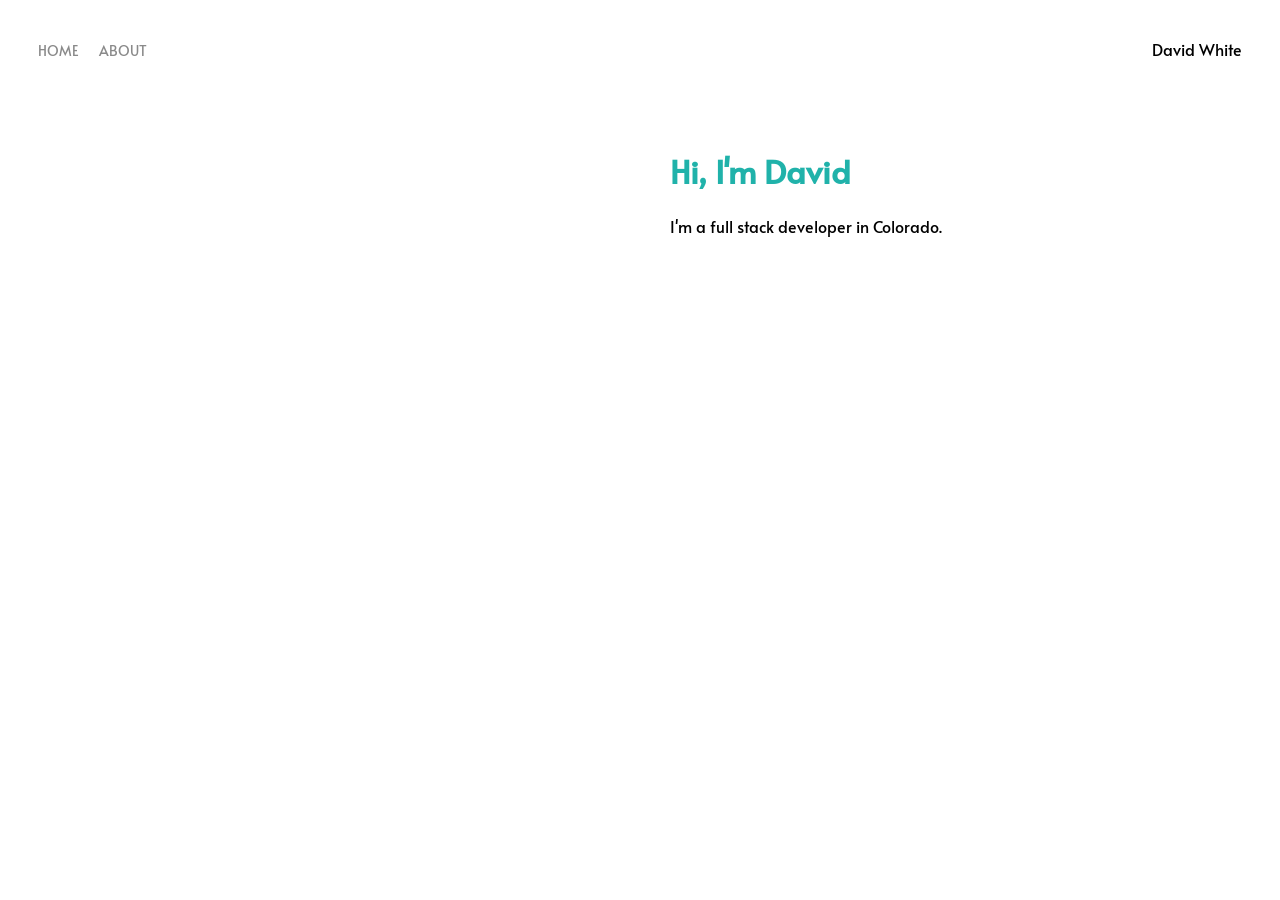
==== about.html @ c7af06b0 "Initial commit" ====
<!DOCTYPE html>
<html>
    <head>
        <meta charset="utf-8" />
        <link href="https://fonts.googleapis.com/css2?family=Alata&display=swap" rel="stylesheet"> 
        <title>David White - About</title>
        <link rel="stylesheet" href="styles.css">
    </head>
    <body>
        <div class="container">
            <nav>
                <div class="left-side">
                    <div class="nav-link-wrapper">
                        <a href="index.html">Home</a>
                    </div>
                    <div class="nav-link-wrapper">
                        <a href="about.html">About</a>
                    </div>
                </div>
                
                <div class="right-side">
                    <div class="brand">David White</div>
                </div>
            </nav>
            <div class="content-wrapper">
                <div class="two-column-wrapper">
                    <div class="profile-image-wrapper">

                    </div>
                    <div class="profile-content-wrapper">
                        <h1>Hi, I'm David</h1>
                        <p>I'm a full stack developer in Colorado. </p>
                    </div>
                </div>
            </div>
        </div>
    </body>
</html>
---- styles.css ----
/* Master Styles */
body {
    margin: 0px;
    font-family: "Alata", sans-serif;
}

.container {
    display: grid;
    grid-template-columns: 1fr;
}

/* Nav Styles */
nav {
    display: flex;
    justify-content: space-between;
    padding: 38px;
}

.left-side {
    display: flex;
}

nav > .left-side > div > a {
    margin-right: 20px;
    font-size: 0.9em;
    text-transform: uppercase;
}

.nav-link-wrapper {
    height: 22px;
}

.nav-link-wrapper a {
    color: #8a8a8a;
    text-decoration: none;
    transition: color 0.5s;
    border-bottom: 1px solid transparent;
    transition: border-bottom 0.5s;
}

.nav-link-wrapper:hover a{
    border-bottom: 1px solid black;
}

.nav-link-wrapper:hover a {
    color: 1px solid black;
}

/* Portfolio Styles */
.portfolio-items-wrapper {
    display: grid;
    grid-template-columns: 1fr 1fr 1fr;
}

.portfolio-item-wrapper {
    position: relative;
}

.portfolio-img-background {
    height: 350px;
    width: 100%;
    background-size: cover;
    background-position: center;
    background-repeat: no-repeat;
}

.image-text-wrapper {
    position: absolute;
    top: 0;
    display: flex;
    flex-direction: column;
    justify-content: center;
    align-items: center;
    height: 100%;
    text-align: center;
    padding-left: 100px;
    padding-right: 100px;
}

.image-text-wrapper .subtitle {
    transition: 1s;
    font-weight: 600;
    color: transparent;
    text-decoration: none;
}

.image-text-wrapper:hover .subtitle {
    font-weight: 600;
    color: lightseagreen;
    text-decoration: none;
}

.img-darken {
    transition: 1s;
    filter: brightness(20%);
}

/* About page styles */

.two-column-wrapper {
    display: grid;
    grid-template-columns: 1fr 1fr;
}

.profile-image-wrapper {
    width: 100%;
}

.profile-content-wrapper {
    padding: 30px
}

.profile-content-wrapper h1 {
    color: lightseagreen;
}
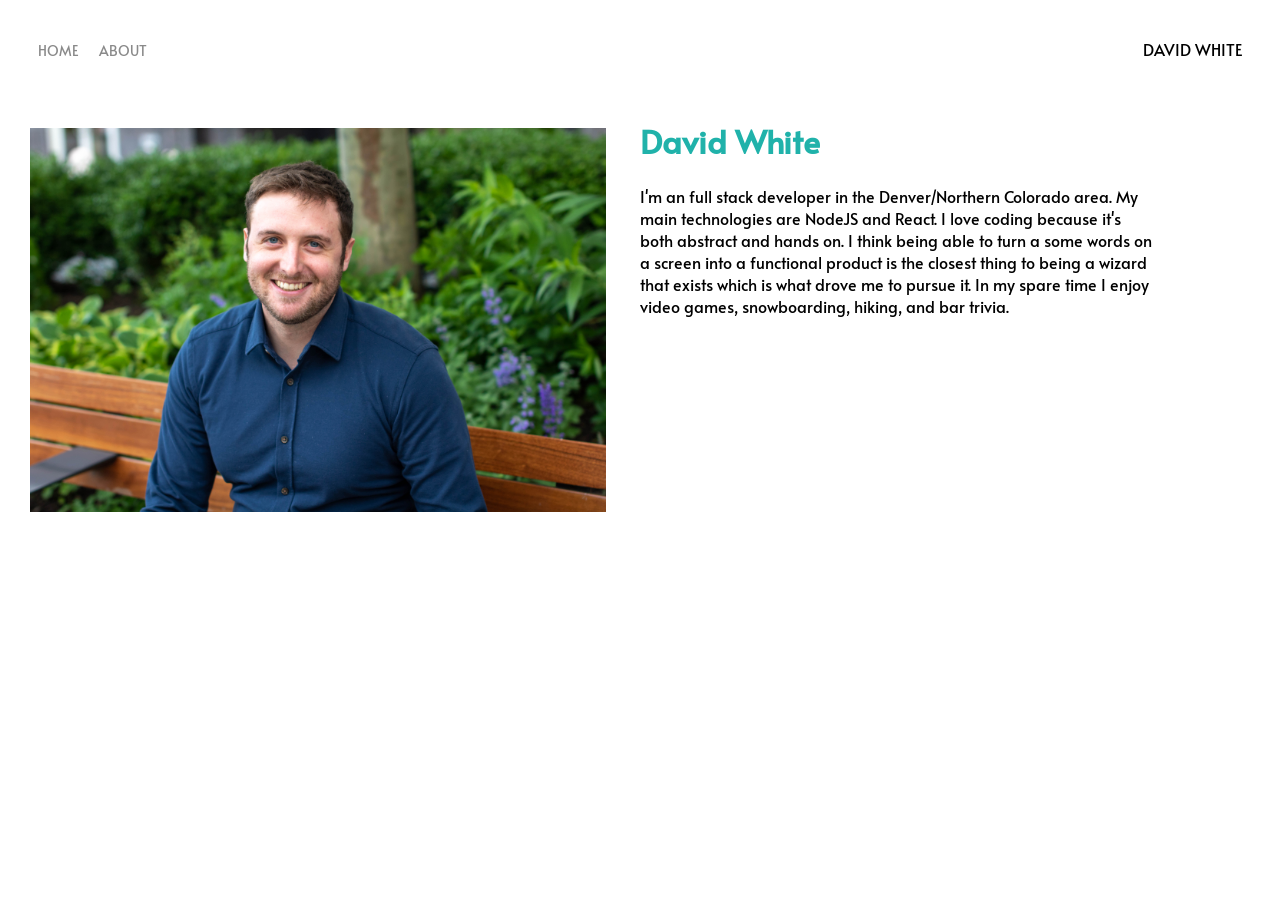
==== commit f4fe7a2e: "Updated headshot and bio" ====
--- a/about.html
+++ b/about.html
@@ -19,17 +19,21 @@
                 </div>
                 
                 <div class="right-side">
-                    <div class="brand">David White</div>
+                    <div class="brand">DAVID WHITE</div>
                 </div>
             </nav>
             <div class="content-wrapper">
                 <div class="two-column-wrapper">
                     <div class="profile-image-wrapper">
-
+                        <img id="headshot" src="images/headshot.jpg" alt="David White's headshot" />
                     </div>
                     <div class="profile-content-wrapper">
-                        <h1>Hi, I'm David</h1>
-                        <p>I'm a full stack developer in Colorado. </p>
+                        <h1>David White</h1>
+                        <p id="bio">
+                            I'm an full stack developer in the Denver/Northern Colorado area. My main technologies are NodeJS and React. I love coding because it's 
+                            both abstract and hands on. I think being able to turn a some words on a screen into a functional product is the closest thing  to being a 
+                            wizard that exists which is what drove me to pursue it. In my spare time I enjoy video games, snowboarding, hiking, and bar trivia. 
+                        </p>
                     </div>
                 </div>
             </div>
--- a/styles.css
+++ b/styles.css
@@ -107,9 +107,18 @@
 }
 
 .profile-content-wrapper {
-    padding: 30px
+    width: 100%;
 }
 
 .profile-content-wrapper h1 {
     color: lightseagreen;
+}
+
+#headshot {
+    width: 90%;
+    padding: 30px;
+}
+
+#bio {
+    width: 80%;
 }
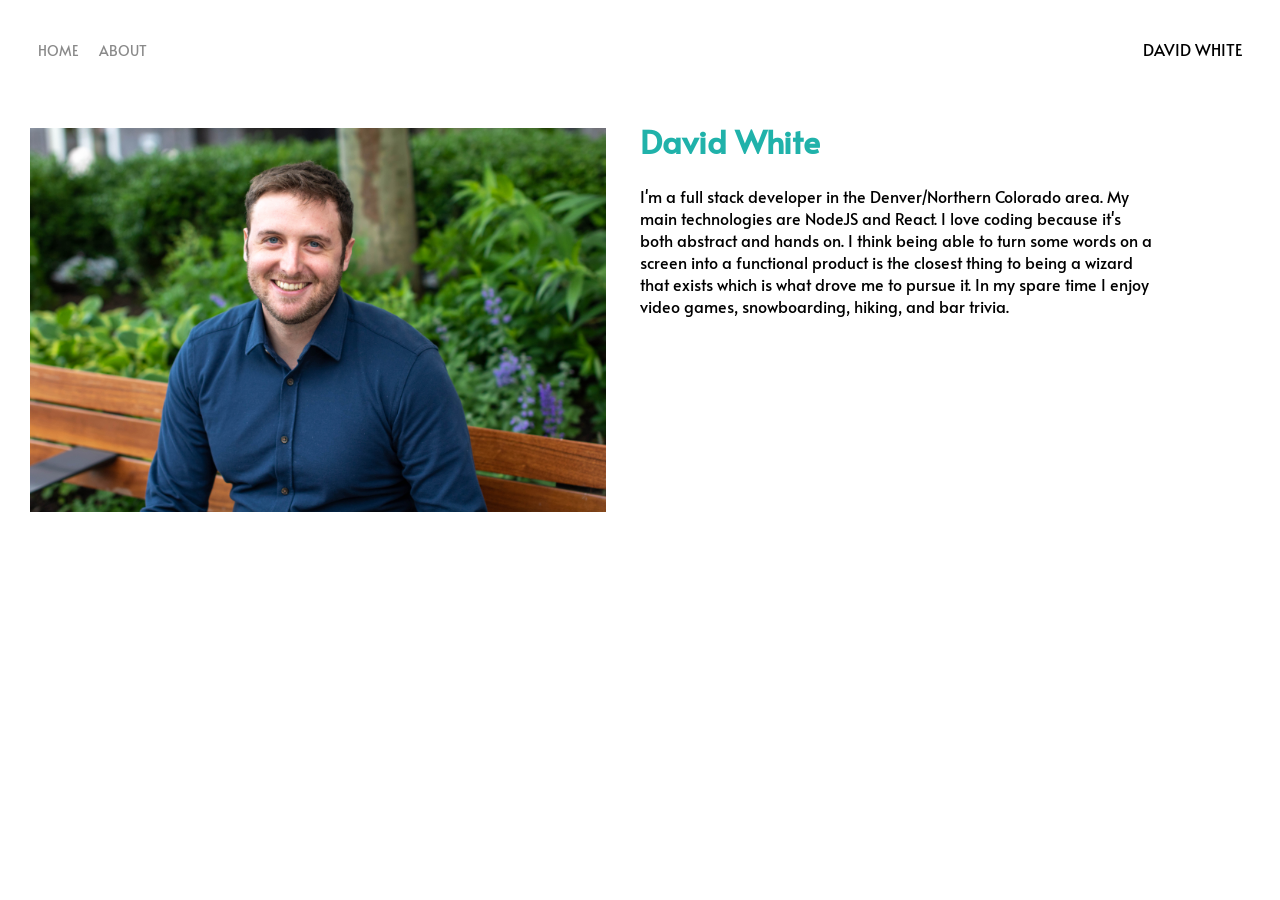
==== commit f60a7182: "Added Shortiezzz link and touched up bio" ====
--- a/about.html
+++ b/about.html
@@ -30,8 +30,8 @@
                     <div class="profile-content-wrapper">
                         <h1>David White</h1>
                         <p id="bio">
-                            I'm an full stack developer in the Denver/Northern Colorado area. My main technologies are NodeJS and React. I love coding because it's 
-                            both abstract and hands on. I think being able to turn a some words on a screen into a functional product is the closest thing  to being a 
+                            I'm a full stack developer in the Denver/Northern Colorado area. My main technologies are NodeJS and React. I love coding because it's 
+                            both abstract and hands on. I think being able to turn some words on a screen into a functional product is the closest thing  to being a 
                             wizard that exists which is what drove me to pursue it. In my spare time I enjoy video games, snowboarding, hiking, and bar trivia. 
                         </p>
                     </div>
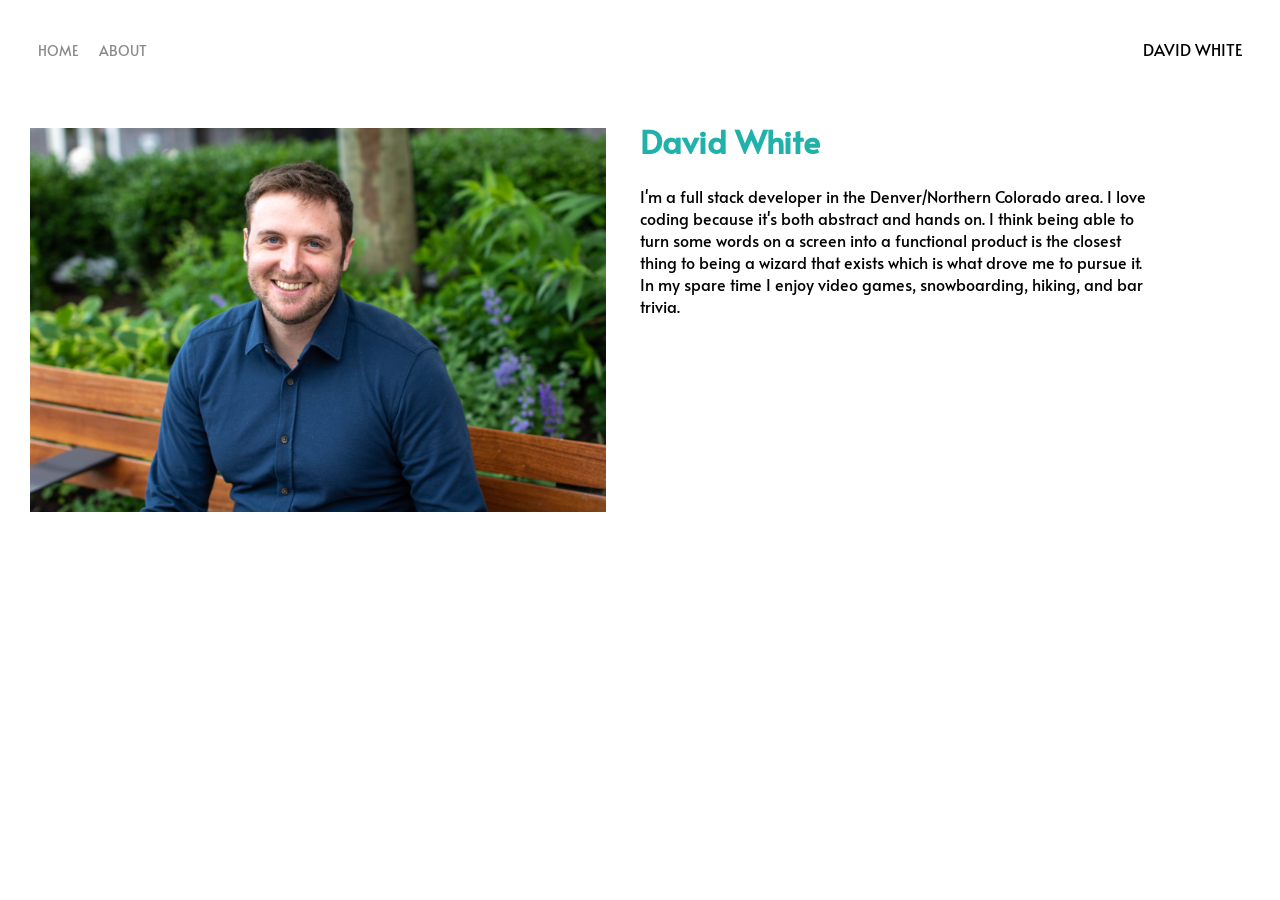
==== commit 3ab583b4: "Added Shuffle+, rearranged links, updated bio" ====
--- a/about.html
+++ b/about.html
@@ -30,7 +30,7 @@
                     <div class="profile-content-wrapper">
                         <h1>David White</h1>
                         <p id="bio">
-                            I'm a full stack developer in the Denver/Northern Colorado area. My main technologies are NodeJS and React. I love coding because it's 
+                            I'm a full stack developer in the Denver/Northern Colorado area. I love coding because it's 
                             both abstract and hands on. I think being able to turn some words on a screen into a functional product is the closest thing  to being a 
                             wizard that exists which is what drove me to pursue it. In my spare time I enjoy video games, snowboarding, hiking, and bar trivia. 
                         </p>
